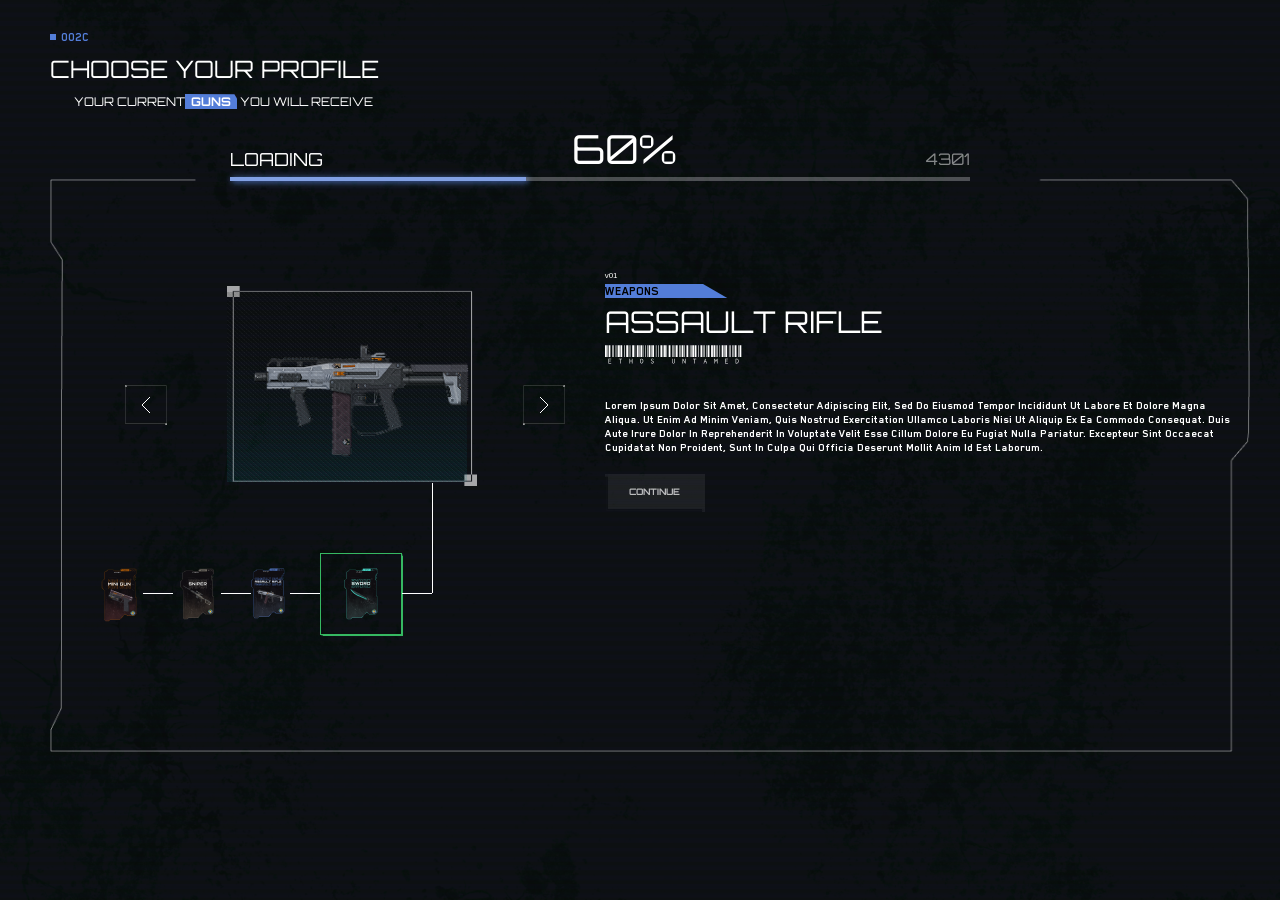
==== choose_weapon.html @ a974b1c8 "4 pages" ====
<!DOCTYPE html>
<html lang="en">
    <head>
    <meta charset="UTF-8">
    <meta http-equiv="X-UA-Compatible" content="IE=edge">
    <meta name="viewport" content="width=device-width, initial-scale=1.0">
    <title>Ethos</title>
    <link rel="stylesheet" href="style1.css">
    <link href="https://fonts.cdnfonts.com/css/libre-barcode-ean13-text" rel="stylesheet">
                
    </head>

    <body>
         <header>
            <div class="heders">
                <p class="weapon_pagination">002c</p>
                <h3 class="character_pagination--head1">CHOOSE YOUR PROFILE</h3>
                <div class="heder3">
                <h3 class="character_pagination--head2">your current<span class="heder_weapon3_style">Guns</span> you will receive</h3>
                </div>
            </div>

            <div class="character_loading">

                <div class="character_loading_info">
                    <p class="loading">loading</p>
                    <p class="loading_pourcentage">60%</p>
                    <p class="loading_3">4301</p>
                </div>
                <div class="weapon_loading_progress"></div>
            </div>


        <section class="container" id="choose_character">
               <div class="container_elementspack">
                    <img class="arrow_left_weapon" src="assets/img/Left Arrow.svg" alt="arrow">
                <div class="container_elements--character">
                    <div>
                     <img class="weapon_background" src="assets/img/Rectangle 74.png" alt="background">
                    <img class="weapon_border" src="assets/img/border_w.png" alt="border">
                    <img class="weapon_img" src="assets/img/alchemyrefiner_alchemymagic_2_2e441ab4-5502-4b1f-b70a-cdfb44a80537_0 2.png" alt="alchemyrefiner">
                    </div>
                            <div class="aute_weapon">
                    <div  class="aute_weapon3">
                        <img src="assets/img/Group 33.png" alt="Rhino">
                    </div>
                    <div class="line"></div>
                    <div  class="aute_weapon1">
                        <img src="assets/img/Group 31.png" alt="Dino">
                    </div>
                    <div class="line"></div>
                    <div  class="aute_weapon3">
                        <img src="assets/img/Group 30.png" alt="Rhino">
                    </div>
                     <div class="line"></div>
                    <article  class="aute_companion2">
                        <img src="assets/img/Group 32.png" class="mmcompanion" alt="Turchelon">
                    </article>
                    <div class="line"></div>
                    <div class="column"></div>
                </div>

                </div>
                    <img class="arrow_right_weapon" src="assets/img/Right Arrow.svg" alt="arrow">
                <div class="turchelon_element">
                    <div class="companion_barcode-version">
                    <p>v01</p>
                    </div>
                    <div  class="weapon-info-title">
                        <p>weapons</p>
                    </div>
                    <div class="companion_name">
                        <p>Assault Rifle</p>
                   </div>
                  <div class="companion-barcode">
                      <svg width="137" height="19" viewBox="0 0 137 19" fill="none" xmlns="http://www.w3.org/2000/svg">
                        <path
                            d="M0 12V0.199999H1.8V12H0ZM2.4 12V0.199999H3V12H2.4ZM3.6 12V0.199999H5.4V12H3.6ZM7.2 12V0.199999H7.8V12H7.2ZM8.4 12V0.199999H9V12H8.4ZM3.38 13.74H6.22V14.2H3.86V15.72H5.82V16.2H3.86V17.92H6.2V18.38H3.38V13.74ZM10.6094 12V0.199999H11.2094V12H10.6094ZM11.8094 12V0.199999H12.4094V12H11.8094ZM13.0094 12V0.199999H14.8094V12H13.0094ZM15.4094 12V0.199999H17.2094V12H15.4094ZM19.0094 12V0.199999H19.6094V12H19.0094ZM15.0894 14.2H13.7894V13.74H16.9894V14.2H15.6294V18.38H15.0894V14.2ZM21.2188 12V0.199999H23.0188V12H21.2188ZM23.6188 12V0.199999H24.2188V12H23.6188ZM24.8188 12V0.199999H25.4188V12H24.8188ZM27.2188 12V0.199999H29.0188V12H27.2188ZM29.6188 12V0.199999H30.2188V12H29.6188ZM24.5388 13.74H25.1388V13.8C25.1121 13.8267 25.0921 13.86 25.0788 13.9C25.0788 13.9267 25.0788 13.9867 25.0788 14.08V15.72H26.8788V13.74H27.4988V13.8C27.4721 13.8267 27.4521 13.86 27.4388 13.9C27.4388 13.9267 27.4388 13.9867 27.4388 14.08V18.38H26.8788V16.18H25.0788V18.38H24.5388V13.74ZM31.8281 12V0.199999H33.6281V12H31.8281ZM34.2281 12V0.199999H34.8281V12H34.2281ZM35.4281 12V0.199999H37.2281V12H35.4281ZM37.8281 12V0.199999H38.4281V12H37.8281ZM40.2281 12V0.199999H40.8281V12H40.2281ZM36.6281 18.46C36.0948 18.46 35.6881 18.2533 35.4081 17.84C35.1148 17.4267 34.9681 16.84 34.9681 16.08C34.9681 15.3467 35.1148 14.7667 35.4081 14.34C35.7015 13.9267 36.1081 13.72 36.6281 13.72C37.1481 13.72 37.5548 13.9267 37.8481 14.34C38.1415 14.7667 38.2881 15.3467 38.2881 16.08C38.2881 16.84 38.1415 17.4267 37.8481 17.84C37.5681 18.2533 37.1615 18.46 36.6281 18.46ZM36.6281 18C36.9881 18 37.2615 17.84 37.4481 17.52C37.6481 17.1867 37.7481 16.7067 37.7481 16.08C37.7481 15.4933 37.6481 15.0267 37.4481 14.68C37.2481 14.3467 36.9748 14.18 36.6281 14.18C36.2815 14.18 36.0081 14.3467 35.8081 14.68C35.6081 15.0267 35.5081 15.4933 35.5081 16.08C35.5081 16.7067 35.6015 17.1867 35.7881 17.52C35.9881 17.84 36.2681 18 36.6281 18ZM42.4375 12V0.199999H43.0375V12H42.4375ZM43.6375 12V0.199999H45.4375V12H43.6375ZM46.0375 12V0.199999H46.6375V12H46.0375ZM47.2375 12V0.199999H49.0375V12H47.2375ZM50.8375 12V0.199999H51.4375V12H50.8375ZM47.2175 18.46C46.6175 18.46 46.1308 18.26 45.7575 17.86L46.0375 17.4L46.0575 17.34L46.1175 17.36C46.1175 17.3733 46.1242 17.4 46.1375 17.44C46.1375 17.4667 46.1508 17.5 46.1775 17.54C46.1908 17.5667 46.2175 17.5933 46.2575 17.62C46.5375 17.86 46.8842 17.98 47.2975 17.98C47.5642 17.98 47.7908 17.9067 47.9775 17.76C48.1642 17.6 48.2575 17.4133 48.2575 17.2C48.2575 17.0533 48.2242 16.9267 48.1575 16.82C48.1042 16.7267 48.0042 16.6333 47.8575 16.54C47.7108 16.4467 47.4842 16.3333 47.1775 16.2C46.7242 16.0267 46.3975 15.8267 46.1975 15.6C46.0108 15.3733 45.9175 15.12 45.9175 14.84C45.9175 14.4933 46.0442 14.2133 46.2975 14C46.5508 13.7867 46.8908 13.68 47.3175 13.68C47.5708 13.68 47.8108 13.7333 48.0375 13.84C48.2508 13.9467 48.4442 14.0867 48.6175 14.26L48.2775 14.72L48.2375 14.68C48.2375 14.6667 48.2308 14.6467 48.2175 14.62C48.2175 14.58 48.2042 14.5467 48.1775 14.52C48.1642 14.48 48.1375 14.4467 48.0975 14.42C47.9908 14.3133 47.8642 14.2333 47.7175 14.18C47.5842 14.14 47.4242 14.12 47.2375 14.12C46.9975 14.12 46.8108 14.1867 46.6775 14.32C46.5308 14.4533 46.4575 14.6133 46.4575 14.8C46.4575 14.9467 46.4842 15.0733 46.5375 15.18C46.6042 15.2867 46.7175 15.3867 46.8775 15.48C47.0375 15.5867 47.2775 15.7 47.5975 15.82C48.0375 16.0067 48.3442 16.1933 48.5175 16.38C48.6775 16.58 48.7575 16.8267 48.7575 17.12C48.7575 17.3467 48.7042 17.56 48.5975 17.76C48.4775 17.96 48.3042 18.1267 48.0775 18.26C47.8375 18.3933 47.5508 18.46 47.2175 18.46ZM53.0469 12V0.199999H53.6469V12H53.0469ZM55.4469 12V0.199999H57.2469V12H55.4469ZM57.8469 12V0.199999H58.4469V12H57.8469ZM59.0469 12V0.199999H60.8469V12H59.0469ZM61.4469 12V0.199999H62.0469V12H61.4469ZM63.6562 12V0.199999H65.4563V12H63.6562ZM67.2563 12V0.199999H67.8563V12H67.2563ZM68.4563 12V0.199999H69.0563V12H68.4563ZM69.6563 12V0.199999H70.2563V12H69.6563ZM70.8563 12V0.199999H72.6563V12H70.8563ZM68.4563 18.46C67.9763 18.46 67.6096 18.3133 67.3563 18.02C67.1029 17.7267 66.9763 17.3133 66.9763 16.78V13.74H67.5563V13.8C67.5163 13.8267 67.4963 13.86 67.4963 13.9C67.4829 13.9267 67.4763 13.9867 67.4763 14.08V16.78C67.4763 17.18 67.5563 17.4867 67.7163 17.7C67.8629 17.9133 68.1163 18.02 68.4763 18.02C68.8229 18.02 69.0763 17.9133 69.2363 17.7C69.3963 17.4867 69.4763 17.1733 69.4763 16.76V13.74H69.9763V16.76C69.9763 17.3333 69.8429 17.76 69.5763 18.04C69.3096 18.32 68.9363 18.46 68.4563 18.46ZM74.2656 12V0.199999H74.8656V12H74.2656ZM75.4656 12V0.199999H76.0656V12H75.4656ZM76.6656 12V0.199999H78.4656V12H76.6656ZM79.0656 12V0.199999H79.6656V12H79.0656ZM81.4656 12V0.199999H83.2656V12H81.4656ZM77.5856 13.74H78.0856L80.0256 17.18V13.74H80.6056V13.8C80.5656 13.8267 80.5456 13.86 80.5456 13.9C80.5323 13.9267 80.5256 13.9867 80.5256 14.08V18.38H80.1256L78.0656 14.74V18.38H77.5856V13.74ZM84.875 12V0.199999H85.475V12H84.875ZM86.075 12V0.199999H86.675V12H86.075ZM87.275 12V0.199999H89.075V12H87.275ZM89.675 12V0.199999H91.475V12H89.675ZM93.275 12V0.199999H93.875V12H93.275ZM89.355 14.2H88.055V13.74H91.255V14.2H89.895V18.38H89.355V14.2ZM95.4844 12V0.199999H97.2844V12H95.4844ZM97.8844 12V0.199999H98.4844V12H97.8844ZM99.0844 12V0.199999H99.6844V12H99.0844ZM101.484 12V0.199999H102.084V12H101.484ZM102.684 12V0.199999H104.484V12H102.684ZM101.024 17.02H99.5244L99.0644 18.38H98.5444L100.244 13.66H100.304L102.024 18.38H101.484L101.024 17.02ZM100.884 16.62L100.284 14.86L99.6644 16.62H100.884ZM106.094 12V0.199999H107.894V12H106.094ZM108.494 12V0.199999H110.294V12H108.494ZM110.894 12V0.199999H111.494V12H110.894ZM112.094 12V0.199999H112.694V12H112.094ZM114.494 12V0.199999H115.094V12H114.494ZM109.334 13.74H109.754L110.894 16.02L112.054 13.74H112.454V18.38H111.954V14.88L110.954 16.76H110.754L109.814 14.9V18.38H109.334V13.74ZM116.703 12V0.199999H118.503V12H116.703ZM119.103 12V0.199999H119.703V12H119.103ZM120.303 12V0.199999H122.103V12H120.303ZM123.903 12V0.199999H124.503V12H123.903ZM125.103 12V0.199999H125.703V12H125.103ZM120.083 13.74H122.923V14.2H120.563V15.72H122.523V16.2H120.563V17.92H122.903V18.38H120.083V13.74ZM127.312 12V0.199999H127.913V12H127.312ZM128.513 12V0.199999H129.113V12H128.513ZM129.713 12V0.199999H131.513V12H129.713ZM133.313 12V0.199999H133.913V12H133.313ZM134.513 12V0.199999H136.313V12H134.513ZM130.653 13.74H131.733C132.119 13.74 132.419 13.7933 132.633 13.9C132.859 14.0067 133.053 14.1667 133.213 14.38C133.519 14.78 133.673 15.3467 133.673 16.08C133.646 16.84 133.473 17.4133 133.153 17.8C132.833 18.2 132.333 18.3933 131.653 18.38H130.653V13.74ZM131.613 17.98C132.639 17.98 133.153 17.36 133.153 16.12C133.153 15.4933 133.039 15.0133 132.813 14.68C132.573 14.3467 132.199 14.18 131.693 14.18H131.153V17.98H131.613Z"
                            fill="white" />
                      </svg>
                   </div> 
                   <div class="companion_story">
                <p>Lorem ipsum dolor sit amet, consectetur adipiscing elit,
                     sed do eiusmod tempor incididunt ut labore et dolore magna aliqua.
                    Ut enim ad minim veniam, quis nostrud exercitation ullamco laboris nisi ut aliquip ex ea commodo consequat.
                     Duis aute irure dolor in reprehenderit in voluptate velit esse cillum dolore eu fugiat nulla pariatur.
                      Excepteur sint occaecat cupidatat non proident, sunt in culpa qui officia deserunt mollit anim id est laborum.
                </p>
                <div>
                    <div class="changer_character">
                       
                         <button class="changer_weapon_button">
                            <p class="changer_character_button_text">continue</p>
                        </button>
                         <img src="assets/img/Choose The turtle Button.svg" class="changer_weapon_button_back" alt="button border">
                    </div>
                </div>

                
        </div>
        </section>
    </body>

</html>
---- style1.css ----
*{
    margin: 0;
}
body{
    background-image: url("./ressources/Character_Confirmation.png");
    display: flex;
    align-items: center;
}
.container{
    background-image: url("./assets/img/Vector 47.png");
    background-repeat: no-repeat;
    background-size: contain;
    background-position: center;
    background-repeat: no-repeat;
    display: flex;
    justify-content: center;
    width: 1200px;
    height: 620px;
    margin-left: 50px;
}

@font-face {
    font-family: Orbitron;
    src: url(assets/Orbitron-VariableFont_wght.ttf) format('truetype')
}
@font-face {
    font-family: 'Blender Pro';
    src: url(assets/BLENDERPRO-BOLD.TTF) format('truetype')
}
@import url('https://fonts.cdnfonts.com/css/libre-barcode-ean13-text');
.heders{
position: relative;
left: 50px;
}
.heder3{
position: relative;
left: 24px;
}
.turchelon_element{
position: relative;
bottom: 65px;
}
/*      pagination           */
.character_pagination{
    color: #23852d;
    font-family: "Blender Pro";
    font-size: 13px;
    font-style: normal;
    font-weight: 700;
    line-height: normal;
    text-transform: uppercase;
    margin-top: 30px;
    margin-bottom: 8px;
}
.character_pagination::before {
    content: "";
    width: 6px;
    height: 6px;
    background-color: #23852d;
    display: inline-block;
    margin-right: .3rem;
    margin-bottom: .09rem
}
.weapon_pagination{
    color: #537DD8;
    font-family: "Blender Pro";
    font-size: 13px;
    font-style: normal;
    font-weight: 700;
    line-height: normal;
    text-transform: uppercase;
    margin-top: 30px;
    margin-bottom: 8px;
}
.weapon_pagination::before {
    content: "";
    width: 6px;
    height: 6px;
    background-color: #537DD8;
    display: inline-block;
    margin-right: .3rem;
    margin-bottom: .09rem
}
.friend_pagination{
    color: #FFEA31;
    font-family: "Blender Pro";
    font-size: 13px;
    font-style: normal;
    font-weight: 700;
    line-height: normal;
    text-transform: uppercase;
    margin-top: 30px;
    margin-bottom: 8px;
}
.friend_pagination::before {
    content: "";
    width: 6px;
    height: 6px;
    background-color: #FFEA31;
    display: inline-block;
    margin-right: .3rem;
    margin-bottom: .09rem
}
.profile_pagination{
    color: #B83639;
    font-family: "Blender Pro";
    font-size: 13px;
    font-style: normal;
    font-weight: 700;
    line-height: normal;
    text-transform: uppercase;
    margin-top: 30px;
    margin-bottom: 8px;
}
.profile_pagination::before {
    content: "";
    width: 6px;
    height: 6px;
    background-color: #B83639;
    display: inline-block;
    margin-right: .3rem;
    margin-bottom: .09rem
}


.character_pagination--head1{
    color: #fff;
    font-family: Orbitron;
    font-size: 24px;
    font-style: normal;
    font-weight: 500px;
    line-height: normal;
    text-transform: uppercase;
    top: 5%;
    font-weight: normal;
    margin-bottom: 10px;
}
.coditions_rewardes{
    color: #fff;
    font-family: Orbitron;
    font-size: 24px;
    font-style: normal;
    font-weight: 500px;
    line-height: normal;
    text-transform: uppercase;
    font-weight: normal;
    margin-bottom: 50px;
    position: relative;
    top: 60px;
    width: 720px;
    word-spacing: 2px;
}
.head_edit{
position: relative;
right: 50px;
}
.character_pagination--head2{
text-transform: uppercase;
font-family: Orbitron;
font-size: 12px;
font-weight: normal;
color: #fff;
}
.heder3_style{
background-color: #195820;
padding-left: 6px;
padding-right: 6px;
clip-path: polygon(0 0, 95% 1%, 100% 30%, 100% 100%,0 100%);
}
.heder4_style{
background-color: #FFEA31;
padding-left: 6px;
padding-right: 6px;
clip-path: polygon(0 0, 95% 1%, 100% 30%, 100% 100%,0 100%);
}
.heder5_style{
background-color: #B83639;
padding-left: 6px;
padding-right: 6px;
clip-path: polygon(0 0, 95% 1%, 100% 30%, 100% 100%,0 100%);
}
.heder_weapon3_style{
font-weight: bold;
background-color: #537DD8;
padding-left: 6px;
padding-right: 6px;
clip-path: polygon(0 0, 95% 1%, 100% 30%, 100% 100%,0 100%);
}
.companion_story{
color: #fff;
font-family: Orbitron;
width: 1090px;
margin-top: 30px;
}
.companion_img{
    width: 170px;
    height: 250px;
    position: relative;
    left: 50px;
  
}
.weapon_img{
    position: relative;
    width: 250px;
    bottom: 170px;
    left: 80px;
    z-index: 2;
}
.weapon_background{
    z-index:3;
    width: 240px;
    height: 190px;
    position: relative;
    top: 190px;
    left: 80px;
}
.weapon_border{
 z-index: 1;
     width: 250px;
    height: 200px;
 position: relative;
 bottom: 10px;
left: 80px;

}
.container_elementspack{
    display: flex;
    flex-direction: row;
    width:90%;
    justify-content: center;
     align-items: center;
     gap: 40px;
}
.container_elementspack_friend{
    display: flex;
    flex-direction: column;
    width:90%;
    justify-content: center;
    align-items: center;
}
.companion_name{
color: #fff;
font-family: Orbitron;
font-size: 30px;
text-transform: uppercase;
font-weight: normal;
margin-bottom: 5px;
margin-top: 5px;
}
.companion_story{
color: #fff;
font-family: "Blender Pro";
font-size: 12px; 
width: 630px;
text-transform: capitalize;
}
.character-info-title{
    color: #000000;
    font-family: "Blender Pro";
    font-size: 13px;
    font-style: normal;
    font-weight: 700;
    line-height: normal;
    text-transform: uppercase;
    position: relative;
}
.character-info-title{
    background-image:
    display: inline-block;
    width: 123px;
    height: 14.5px;
    background-color: rgb(49, 255, 121);
    clip-path: polygon(0 0, 80% 1%, 100% 100%, 100% 100%,0 100%);
}
.weapon-info-title{
    color: #000000;
    font-family: "Blender Pro";
    font-size: 13px;
    font-style: normal;
    font-weight: 700;
    line-height: normal;
    text-transform: uppercase;
    position: relative;
}
.weapon-info-title{
    background-image:
    display: inline-block;
    width: 123px;
    height: 14.5px;
    background-color: #537DD8;
    clip-path: polygon(0 0, 80% 1%, 100% 100%, 100% 100%,0 100%);
}
.companion_barcode-version{
font-family: 'Libre Barcode EAN13 Text', sans-serif;
color: #fff;
font-weight: lighter;
font-size: 8px;
margin-bottom: 4px;
}
/*          loading barre        */
.character_loading_info{
    display: flex;
    align-items: center;
    width: 740px;
    height: 10px;
    position: relative;
    left: 230px;
    top: 45px;
    justify-content: center;
    justify-content: space-between;
    color: #fff;
    font-family: Orbitron;
    text-transform: uppercase;
}
.loading_pourcentage{
  font-size: 40px;
  position: relative;
  bottom: 10px;
}
.loading{
    font-size: 18px;
}
.loading_3{
font-weight: lighter;
opacity: 0.5;
}

.character_loading::after{
    content: "";
    display: inline-block;
    width: 740px;
    height: 4px;
    background-color: rgba(255, 255, 255, 0.265);
    position: relative;
    top: 30px;
    left: 230px;
    z-index: 2;
}
.character_loading_progress::after{
    content: "";
    display: inline-block;
    width: 296px;
    height: 4px;
    background-color: rgb(19, 222, 97);
    z-index: 1;
    position: relative;
    top: 48px;
    left: 230px;
    box-shadow: 2px 1px 6px #36B862;
}
.weapon_loading_progress::after{
    content: "";
    display: inline-block;
    width: 296px;
    height: 4px;
    background-color: #537DD8;
    z-index: 1;
    position: relative;
    top: 48px;
    left: 230px;
    box-shadow: 2px 1px 6px #537DD8;
}
.friend_loading_progress::after{
    content: "";
    display: inline-block;
    width: 296px;
    height: 4px;
    background-color: #FFEA31;
    z-index: 1;
    position: relative;
    top: 48px;
    left: 230px;
    box-shadow: 2px 1px 6px #FFEA31;
}
.changer_character{
    margin-top: 40px;
}
.changer_character_button{
    background-color: #31ff766c;
    border:none;
    padding-right: 10px;
    padding-left: 10px;
    width: 100px;
    height: 35px;
    z-index: 3;
    position: relative;
    bottom: 20px;
 
}

.changer_character_button_back{
    opacity: 0.14;
    width: 100px;
    z-index: 2;
    position: absolute;
    left: 0px;
    bottom: 17px;
}
.changer_weapon_button{
    background-color: transparent;
    border:none;
    padding-right: 10px;
    padding-left: 10px;
    width: 100px;
    height: 35px;
    z-index: 3;
    position: relative;
    bottom: 20px;
 
}

.changer_weapon_button_back{
    opacity: 0.10;
    width: 100px;
    z-index: 2;
    position: absolute;
    left: 0px;
    bottom: 17px;
}
.changer_character_button_text{

font-family: "Orbitron";
    color: #fff;
    font-size: 9px;
    font-weight: bold;
    text-transform: uppercase;
    opacity: 0.70;
    z-index: 1;
}
.aute_companion{
display: flex;
margin-top: 60px;
flex-direction: row;
}
.aute_friend{
display: flex;
margin-top: 60px;
flex-direction: row;
gap: 50px;
position: relative;
right: 10px;
}
.aute_companion2{
width: 80px;
height: 80px;
border: 1px #36B862 solid;
box-shadow: 0.5px 0.5px 1px #36B862;
display: flex;
justify-content: center;
align-items: center;
}
.line{
    content: "";
    display: inline-block;
    width: 30px;
    height: 0.3px;
    background-color: rgb(255, 255, 255);
    margin-top: 40px;
}
.column{
    content: "";
    display: inline-block;
    width: 0.3px;
    height: 110px;
    background-color: rgb(255, 255, 255);
    position: relative;
    bottom: 70px;
}
.arrow_right{
    position: relative;
    right: 50px;
    bottom: 60px;
}
.arrow_left{
position: relative;
left: 60px;
bottom: 60px;
}
.arrow_left_weapon{
position: relative;
left: 60px;
bottom: 60px;
}
.arrow_right_weapon{
    position: relative;
    right: px;
    bottom: 60px;
}
.aute_companion{
position: relative;
right: 40px;
}
.aute_weapon{
display: flex;
margin-top: 60px;
flex-direction: row;
position: relative;
right: 50px;
bottom: 165px;
}
.aute_weapon1{
position: relative;
top: 15px;
}
.aute_weapon3{
position: relative;
top: 15px;
}
.Card{
    width: 210px;
    height: 300px;
}
.art_Card{
    display: flex;
    flex-direction: column;
    align-items: center;
}
.text_card{
    position: relative;
    bottom: 70px;
}
.button{
display: flex;
flex-direction: row;
justify-content: center;
gap: 50px;
z-index: 2;
}
.code{
    font-family: Orbitron;
    font-weight: bold;
    color: #fff;
    margin-left: 7px;
}
.copier{
    z-index: 1;
    width: 15px;
    height: 15px;
    position: relative;
    right: 60px;
    bottom: 20px;
}
.copier_sha{
    width: 25px;
    height: 25px;
    position: relative;
    right: 60px;
    bottom: 40px;
}
.code_generate_text{
    font-family: "Blender Pro";
    font-weight: bold;
    color: #fff; 
}
.button_copier_share{
    background-color: transparent;
    border: 1px solid #fff;
    padding-right: 100px;
    padding-left: 20px;
    padding-bottom: 4px;
    padding-top: 4px;
    border-radius: 1% 1% 6px 0%;
    corner-shape: bevel;
}
.code_generate_button{
    background-color: transparent;
    border: 1px solid #fff;
    border-radius: 6px 1% 1% 0%;
    corner-shape: bevel;
}
.partager{
    width: 17px;
    height: 17px;
    z-index: 1;
    position: relative;
    bottom: 100px;
    right: 36px;
}
.partager_sha{
    width: 17px;
    height: 17px;
    position: relative;
    bottom: 70px;
    right: 36px;
}
.partager_cheak{
    width: 20px;
    height: 20px;
    position: relative;
    bottom: 40px;
    right: 28px;

}

  .page_option_share {
    position: fixed;
    inset: 0;
    width: 100%;
    height: 100%;
    display: none;
    justify-content: center;
    align-items: center;
    backdrop-filter: blur(6px);

  }
  .share_op {
    background-image: url("./ressources/Character_Confirmation.png");
    padding: 30px;
    border: 1px solid #fff;
    width: 600px;
    height: 200px;
    background-image: 
    filter: blur(5px);
    opacity: 0.98;
    
  }
  .items_share{
    display: flex;
    flex-direction: column;
    justify-content: center;
    align-items: center;
    gap: 50px;
    
  }

  #share_op:target {
    display: flex;
  }
  .moyenne_invitation{
    display: flex;
    flex-direction: row;
    justify-content: center;
    align-items: center;
   gap: 60px;
}
.moyenne_invitation_general{
width: 50px;
}
.moyenne_invitation_face{
width: 24px;
height: 50px;
}



.retour{
color: #fff;
border: 1px solid #fff;
position: relative;
bottom: 278px;
left: 630px;
width: 30px;
height: 30px;
font-size: 28px;
text-decoration: none;
}
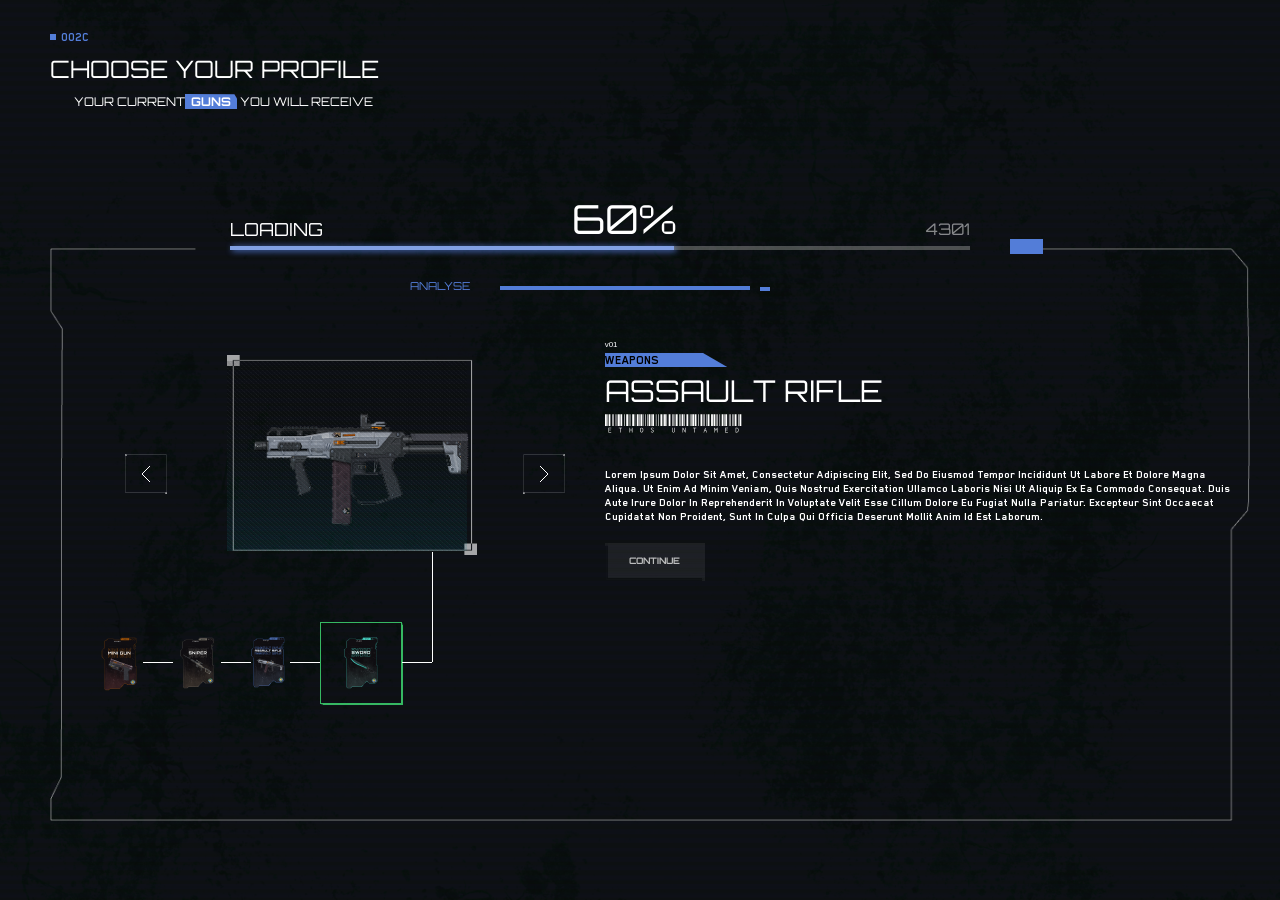
==== commit dbc142af: "le projet complet" ====
--- a/choose_weapon.html
+++ b/choose_weapon.html
@@ -27,7 +27,12 @@
                     <p class="loading_pourcentage">60%</p>
                     <p class="loading_3">4301</p>
                 </div>
+                            <div class="caree_1"></div>
+            <div class="caree_analyse1"></div>
+            <div class="line_analyse_1"></div>
+            <p class="analyse1">analyse</p>
                 <div class="weapon_loading_progress"></div>
+                
             </div>
 
 
@@ -88,10 +93,11 @@
                 </p>
                 <div>
                     <div class="changer_character">
-                       
-                         <button class="changer_weapon_button">
+                        <a href="./friends_share.html">
+                         <button class="changer_weapon_button_w">
                             <p class="changer_character_button_text">continue</p>
                         </button>
+                        </a>
                          <img src="assets/img/Choose The turtle Button.svg" class="changer_weapon_button_back" alt="button border">
                     </div>
                 </div>
--- a/style1.css
+++ b/style1.css
@@ -199,6 +199,16 @@
     left: 50px;
   
 }
+.companion_img:hover{
+    cursor: pointer;
+    transform: translateY(-6px);
+}
+.changer_weapon_button_w:hover{
+    cursor: pointer;
+     transform: translateY(-5px);
+     box-shadow: 0 3px 8px #76786b;
+}
+
 .weapon_img{
     position: relative;
     width: 250px;
@@ -222,6 +232,14 @@
  bottom: 10px;
 left: 80px;
 
+}
+.character_img{
+    width: 180px;
+    position: relative;
+    left: 20px;
+}
+.knif_img{
+width: 170px;
 }
 .container_elementspack{
     display: flex;
@@ -305,7 +323,7 @@
     height: 10px;
     position: relative;
     left: 230px;
-    top: 45px;
+    top: 115px;
     justify-content: center;
     justify-content: space-between;
     color: #fff;
@@ -348,10 +366,186 @@
     left: 230px;
     box-shadow: 2px 1px 6px #36B862;
 }
+
+
+.caree::after{
+    content: "";
+    display: inline-block;
+    width: 33px;
+    height: 15px;
+    background-color: #36B862;
+    position: relative;
+    left: 1010px;
+    top: 120px;
+
+}
+.line_analyse0::after{
+    content: "";
+    display: inline-block;
+    width: 250px;
+    height: 4px;
+    background-color: #36B862;
+    position: relative;
+    left: 500px;
+    top: 120px;
+}
+.caree_analyse::after{
+    content: "";
+    display: inline-block;
+    width: 10px;
+    height: 4px;
+    background-color: #36B862;
+    position: relative;
+    left: 760px;
+    top: 138.5px;
+}
+.analyse{
+    text-transform: uppercase;
+    font-family: Orbitron;
+    color: #36B862;
+    font-size: 11px;
+    position: relative;
+    left: 410px;
+    top: 105px;
+}
+
+
+
+.caree_1::after{
+    content: "";
+    display: inline-block;
+    width: 33px;
+    height: 15px;
+    background-color: #537DD8;
+    position: relative;
+    left: 1010px;
+    top: 120px;
+
+}
+.line_analyse_1::after{
+    content: "";
+    display: inline-block;
+    width: 250px;
+    height: 4px;
+    background-color: #537DD8;
+    position: relative;
+    left: 500px;
+    top: 120px;
+}
+.caree_analyse1::after{
+    content: "";
+    display: inline-block;
+    width: 10px;
+    height: 4px;
+    background-color: #537DD8;
+    position: relative;
+    left: 760px;
+    top: 138.5px;
+}
+.analyse1{
+    text-transform: uppercase;
+    font-family: Orbitron;
+    color: #537DD8;
+    font-size: 11px;
+    position: relative;
+    left: 410px;
+    top: 105px;
+}
+
+
+
+
+.caree_2::after{
+    content: "";
+    display: inline-block;
+    width: 33px;
+    height: 15px;
+    background-color: #FFEA31;
+    position: relative;
+    left: 1010px;
+    top: 120px;
+
+}
+.line_analyse_2::after{
+    content: "";
+    display: inline-block;
+    width: 250px;
+    height: 4px;
+    background-color: #FFEA31;
+    position: relative;
+    left: 500px;
+    top: 120px;
+}
+.caree_analyse2::after{
+    content: "";
+    display: inline-block;
+    width: 10px;
+    height: 4px;
+    background-color: #FFEA31;
+    position: relative;
+    left: 760px;
+    top: 138.5px;
+}
+.analyse2{
+    text-transform: uppercase;
+    font-family: Orbitron;
+    color: #FFEA31;
+    font-size: 11px;
+    position: relative;
+    left: 410px;
+    top: 105px;
+}
+
+
+.caree_3::after{
+    content: "";
+    display: inline-block;
+    width: 33px;
+    height: 15px;
+    background-color: #B83639;
+    position: relative;
+    left: 1010px;
+    top: 120px;
+
+}
+.line_analyse::after{
+    content: "";
+    display: inline-block;
+    width: 250px;
+    height: 4px;
+    background-color: #B83639;
+    position: relative;
+    left: 500px;
+    top: 120px;
+}
+.caree_analyse3::after{
+    content: "";
+    display: inline-block;
+    width: 10px;
+    height: 4px;
+    background-color: #B83639;
+    position: relative;
+    left: 760px;
+    top: 138.5px;
+}
+.analyse3{
+    text-transform: uppercase;
+    font-family: Orbitron;
+    color: #B83639;
+    font-size: 11px;
+    position: relative;
+    left: 410px;
+    top: 105px;
+}
+
+
+
+
+
 .weapon_loading_progress::after{
     content: "";
     display: inline-block;
-    width: 296px;
+    width: 444px;
     height: 4px;
     background-color: #537DD8;
     z-index: 1;
@@ -363,7 +557,7 @@
 .friend_loading_progress::after{
     content: "";
     display: inline-block;
-    width: 296px;
+    width: 592px;
     height: 4px;
     background-color: #FFEA31;
     z-index: 1;
@@ -396,7 +590,7 @@
     left: 0px;
     bottom: 17px;
 }
-.changer_weapon_button{
+.changer_weapon_button_w{
     background-color: transparent;
     border:none;
     padding-right: 10px;
@@ -426,6 +620,11 @@
     text-transform: uppercase;
     opacity: 0.70;
     z-index: 1;
+}
+.changer_character_button:hover{
+    cursor: pointer;
+    transform: translateY(-5px);
+
 }
 .aute_companion{
 display: flex;
@@ -524,7 +723,7 @@
 flex-direction: row;
 justify-content: center;
 gap: 50px;
-z-index: 2;
+padding: 0;
 }
 .code{
     font-family: Orbitron;
@@ -533,19 +732,11 @@
     margin-left: 7px;
 }
 .copier{
-    z-index: 1;
     width: 15px;
     height: 15px;
     position: relative;
-    right: 60px;
-    bottom: 20px;
-}
-.copier_sha{
-    width: 25px;
-    height: 25px;
-    position: relative;
-    right: 60px;
-    bottom: 40px;
+    left: 26px;
+   
 }
 .code_generate_text{
     font-family: "Blender Pro";
@@ -555,12 +746,13 @@
 .button_copier_share{
     background-color: transparent;
     border: 1px solid #fff;
-    padding-right: 100px;
+    padding-right: 50px;
     padding-left: 20px;
-    padding-bottom: 4px;
-    padding-top: 4px;
     border-radius: 1% 1% 6px 0%;
     corner-shape: bevel;
+    display: flex;
+    justify-content: center;
+    align-items: center;
 }
 .code_generate_button{
     background-color: transparent;
@@ -571,25 +763,15 @@
 .partager{
     width: 17px;
     height: 17px;
-    z-index: 1;
-    position: relative;
-    bottom: 100px;
-    right: 36px;
-}
-.partager_sha{
-    width: 17px;
-    height: 17px;
-    position: relative;
-    bottom: 70px;
-    right: 36px;
+    position: relative;
+    left: 40px;
 }
 .partager_cheak{
     width: 20px;
     height: 20px;
     position: relative;
-    bottom: 40px;
+    bottom: 200px;
     right: 28px;
-
 }
 
   .page_option_share {
@@ -603,6 +785,7 @@
     backdrop-filter: blur(6px);
 
   }
+
   .share_op {
     background-image: url("./ressources/Character_Confirmation.png");
     padding: 30px;
@@ -653,4 +836,154 @@
 height: 30px;
 font-size: 28px;
 text-decoration: none;
+}
+.profile_text{
+    font-family: Orbitron;
+    font-weight: bold;
+    color: #fff;
+    font-size: 12px;
+text-align: center;
+}
+.barcode_befor{
+    display: flex;
+    flex-direction: row;
+    gap: 20px;
+}
+.character_elements{
+    display: flex;
+    flex-direction: column;
+    gap: 20px;
+}
+.v0_charachter{
+    display: flex;
+    flex-direction: column;
+    gap: 0px;
+    
+}
+.character_poly{
+    color: #000000;
+    font-family: "Blender Pro";
+    font-size: 13px;
+    font-style: normal;
+    font-weight: 700;
+    line-height: normal;
+    text-transform: uppercase;
+    position: relative;
+}
+.character_poly{
+    background-image:
+    display: inline-block;
+    width: 110px;
+    height: 14.5px;
+    background-color: #B83639;
+    clip-path: polygon(0 0, 80% 1%, 100% 100%, 100% 100%,0 100%);
+}
+.btn_character{
+    display: flex;
+    flex-direction: row;
+    gap: 40px;    
+}
+.changer_character_butn{
+    background-color: #eeff0054;
+    border:none;
+    padding-right: 10px;
+    padding-left: 10px;
+    width: 100px;
+    height: 35px;
+ 
+    position: relative;
+    top: 65%;
+ 
+}
+
+.changer_character_butn:hover{
+    cursor: pointer;
+    transform: translateY(-5px);
+    box-shadow: 0 3px 8px #849a0a;
+}
+.companion_elements{
+    display: flex;
+    flex-direction: column;
+    align-items: center;
+    justify-content: center;
+}
+
+.dino_poly{
+    color: #000000;
+    font-family: "Blender Pro";
+    font-size: 13px;
+    font-style: normal;
+    font-weight: 700;
+    line-height: normal;
+    text-transform: uppercase;
+    position: relative;
+}
+.dino_poly{
+    background-image:
+    display: inline-block;
+    width: 110px;
+    height: 14.5px;
+    background-color: #B88236;
+    clip-path: polygon(0 0, 80% 1%, 100% 100%, 100% 100%,0 100%);
+}
+.two_buttons{
+    display: flex;
+    flex-direction: column;
+    
+    gap: 250px;
+}
+.changer_companion_butn{
+    background-color: #B83639;
+    border:none;
+    padding-right: 10px;
+    padding-left: 10px;
+    width: 100px;
+    height: 35px;
+ 
+    position: relative;
+    top: 20px;
+    right: 50px;
+ 
+}
+.changer_companion_butn:hover{
+    cursor: pointer;
+    transform: translateY(-5px);
+    box-shadow: 0 3px 8px #870909;
+}
+.changer_weapon_button{
+    background-color: #eeff0054;
+    border:none;
+    padding-right: 10px;
+    padding-left: 10px;
+    width: 100px;
+    height: 35px;
+ 
+    position: relative;
+    top: 20px;
+    left: 60px;
+ 
+}
+.changer_weapon_button:hover{
+    cursor: pointer;
+    transform: translateY(-5px);
+    box-shadow: 0 3px 8px #849a0a;
+}
+.weapon_elements{
+    display: flex;
+    flex-direction: column;
+    align-items: center;
+    gap: 20px;
+
+}
+.character_loading_progress_profile::after{
+    content: "";
+    display: inline-block;
+    width: 740px;
+    height: 4px;
+    background-color: rgb(222, 19, 19);
+    z-index: 1;
+    position: relative;
+    top: 48px;
+    left: 230px;
+    box-shadow: 2px 1px 6px #b83636;
 }
